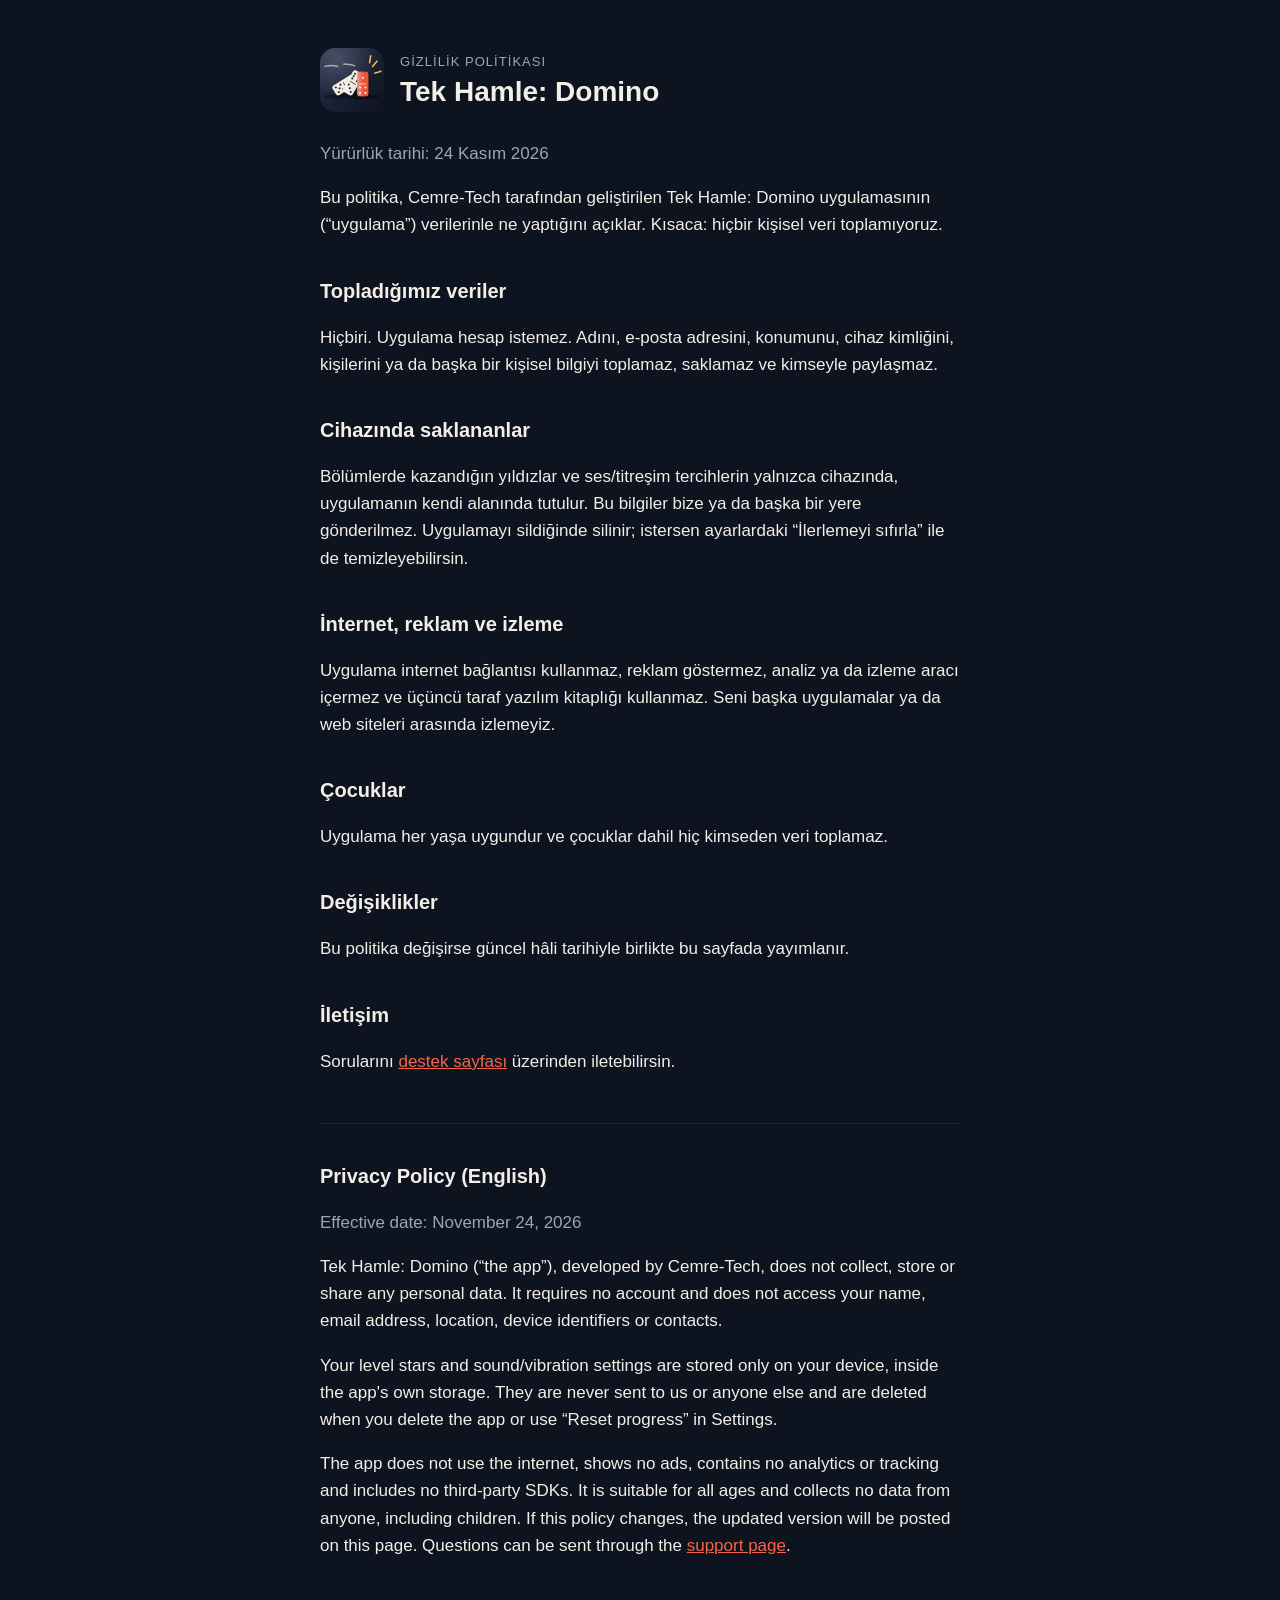
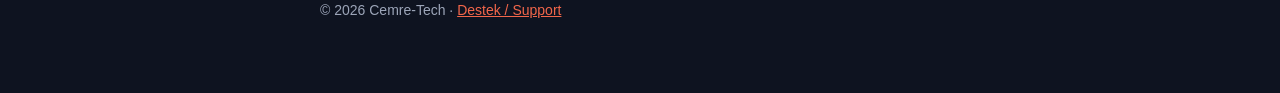
==== privacy.html @ ff280e46 "Add support page and privacy policy for Tek Hamle: Domino" ====
<!doctype html>
<html lang="tr">
<head>
  <meta charset="utf-8">
  <meta name="viewport" content="width=device-width, initial-scale=1">
  <title>Tek Hamle: Domino – Gizlilik Politikası</title>
  <meta name="description" content="Tek Hamle: Domino gizlilik politikası. Uygulama hiçbir kişisel veri toplamaz.">
  <link rel="stylesheet" href="style.css">
  <link rel="icon" href="icon.png">
</head>
<body>
<main>
  <header>
    <img src="icon.png" alt="">
    <div>
      <p class="eyebrow">Gizlilik Politikası</p>
      <h1>Tek Hamle: Domino</h1>
    </div>
  </header>

  <p class="soft">Yürürlük tarihi: 24 Kasım 2026</p>

  <p>Bu politika, Cemre-Tech tarafından geliştirilen Tek Hamle: Domino uygulamasının (“uygulama”) verilerinle ne yaptığını açıklar. Kısaca: hiçbir kişisel veri toplamıyoruz.</p>

  <h2>Topladığımız veriler</h2>
  <p>Hiçbiri. Uygulama hesap istemez. Adını, e-posta adresini, konumunu, cihaz kimliğini, kişilerini ya da başka bir kişisel bilgiyi toplamaz, saklamaz ve kimseyle paylaşmaz.</p>

  <h2>Cihazında saklananlar</h2>
  <p>Bölümlerde kazandığın yıldızlar ve ses/titreşim tercihlerin yalnızca cihazında, uygulamanın kendi alanında tutulur. Bu bilgiler bize ya da başka bir yere gönderilmez. Uygulamayı sildiğinde silinir; istersen ayarlardaki “İlerlemeyi sıfırla” ile de temizleyebilirsin.</p>

  <h2>İnternet, reklam ve izleme</h2>
  <p>Uygulama internet bağlantısı kullanmaz, reklam göstermez, analiz ya da izleme aracı içermez ve üçüncü taraf yazılım kitaplığı kullanmaz. Seni başka uygulamalar ya da web siteleri arasında izlemeyiz.</p>

  <h2>Çocuklar</h2>
  <p>Uygulama her yaşa uygundur ve çocuklar dahil hiç kimseden veri toplamaz.</p>

  <h2>Değişiklikler</h2>
  <p>Bu politika değişirse güncel hâli tarihiyle birlikte bu sayfada yayımlanır.</p>

  <h2>İletişim</h2>
  <p>Sorularını <a href="index.html">destek sayfası</a> üzerinden iletebilirsin.</p>

  <hr>
  <div lang="en">
    <h2>Privacy Policy (English)</h2>
    <p class="soft">Effective date: November 24, 2026</p>
    <p>Tek Hamle: Domino (“the app”), developed by Cemre-Tech, does not collect, store or share any personal data. It requires no account and does not access your name, email address, location, device identifiers or contacts.</p>
    <p>Your level stars and sound/vibration settings are stored only on your device, inside the app's own storage. They are never sent to us or anyone else and are deleted when you delete the app or use “Reset progress” in Settings.</p>
    <p>The app does not use the internet, shows no ads, contains no analytics or tracking and includes no third-party SDKs. It is suitable for all ages and collects no data from anyone, including children. If this policy changes, the updated version will be posted on this page. Questions can be sent through the <a href="index.html">support page</a>.</p>
  </div>

  <footer>© 2026 Cemre-Tech · <a href="index.html">Destek / Support</a></footer>
</main>
</body>
</html>
---- style.css ----
:root {
  --bg: #0e1320;
  --surface: #182033;
  --text: #f3eee6;
  --soft: #9ca5b8;
  --accent: #f2664a;
  --hairline: rgba(255, 255, 255, 0.08);
}
* { box-sizing: border-box; }
body {
  margin: 0;
  background: var(--bg);
  color: var(--text);
  font: 17px/1.6 ui-rounded, -apple-system, BlinkMacSystemFont, "SF Pro Rounded", "Segoe UI", Roboto, sans-serif;
}
main { max-width: 680px; margin: 0 auto; padding: 48px 20px 72px; }
header { display: flex; align-items: center; gap: 16px; margin-bottom: 28px; }
header img { width: 64px; height: 64px; border-radius: 15px; }
h1 { font-size: 28px; line-height: 1.2; margin: 0; }
.eyebrow { color: var(--soft); font-size: 13px; letter-spacing: 0.08em; text-transform: uppercase; margin: 0 0 2px; }
h2 { font-size: 20px; margin: 36px 0 8px; }
p, li { color: var(--text); }
.soft { color: var(--soft); }
a { color: var(--accent); }
section.card { background: var(--surface); border: 1px solid var(--hairline); border-radius: 20px; padding: 4px 22px 18px; margin-top: 24px; }
.button { display: inline-block; background: #e8573a; color: #fff; text-decoration: none; font-weight: 700; padding: 12px 22px; border-radius: 999px; }
hr { border: 0; border-top: 1px solid var(--hairline); margin: 48px 0 8px; }
footer { color: var(--soft); font-size: 14px; margin-top: 40px; }
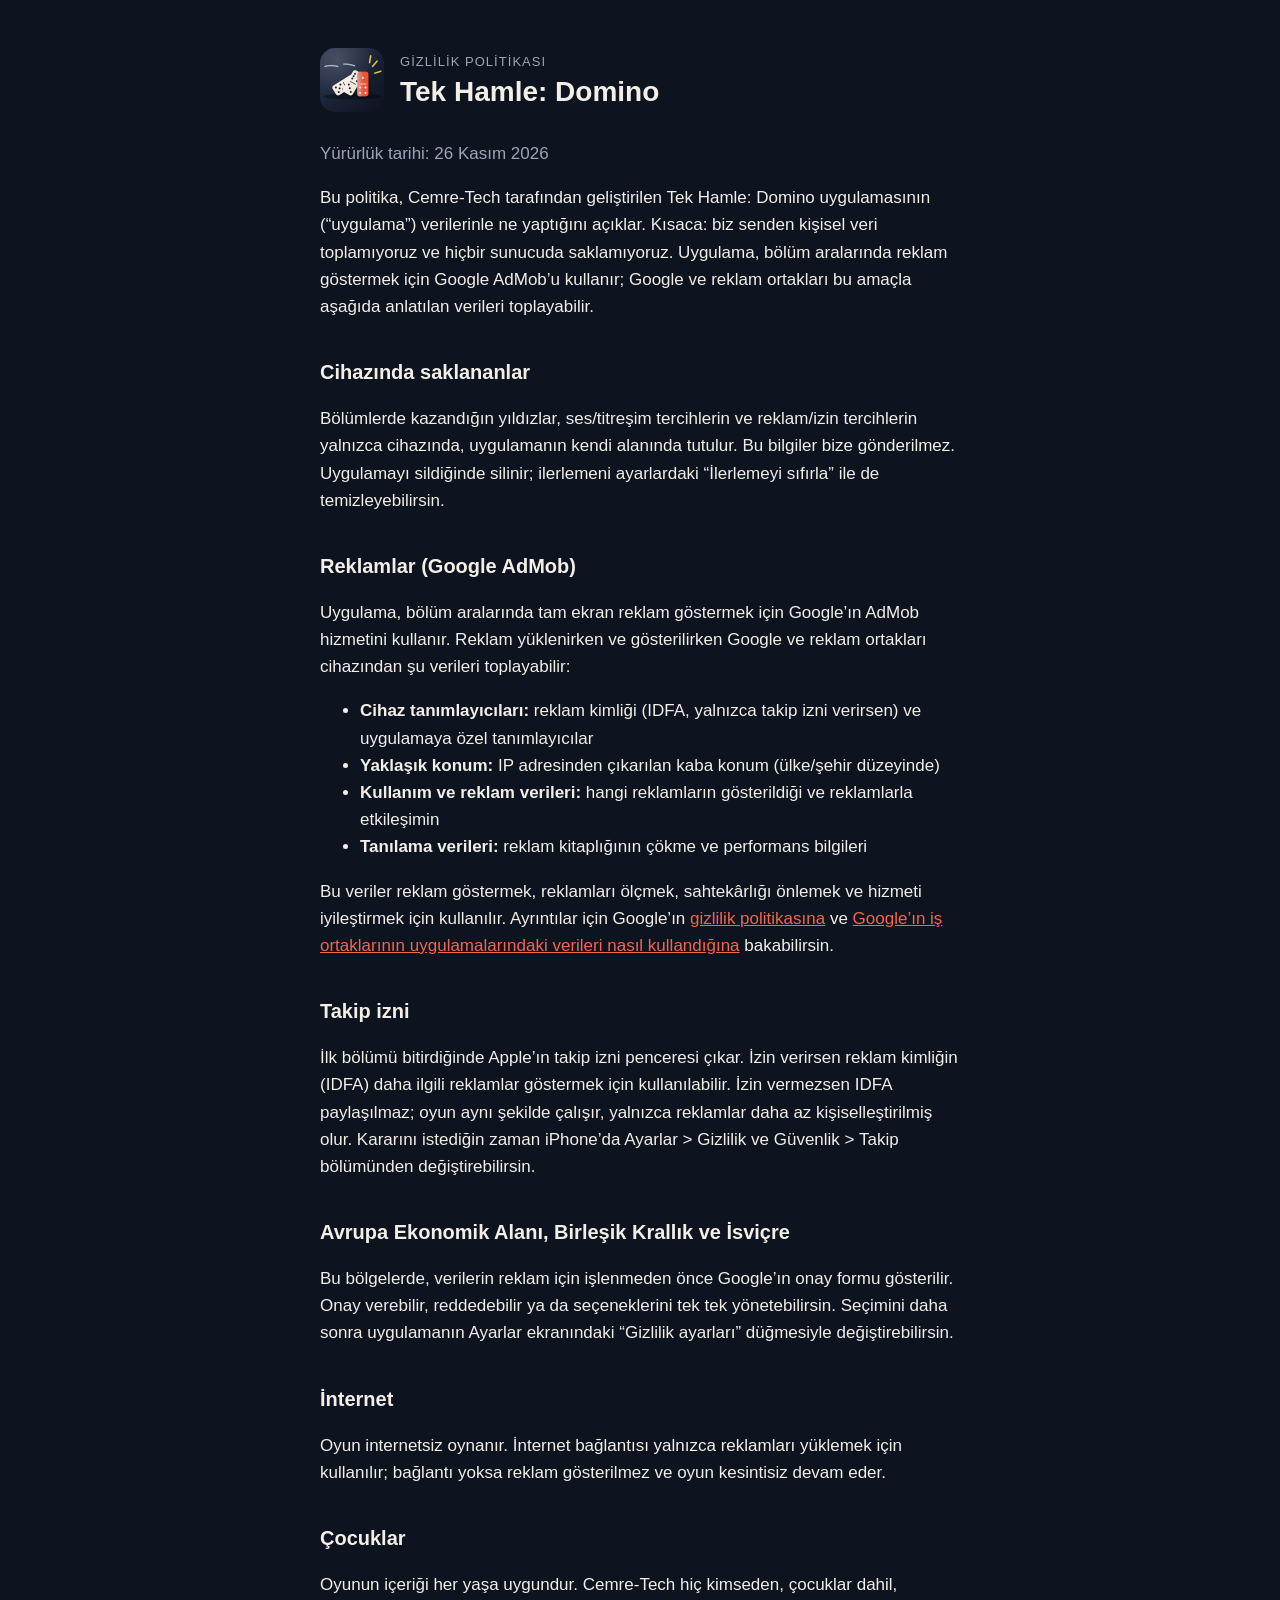
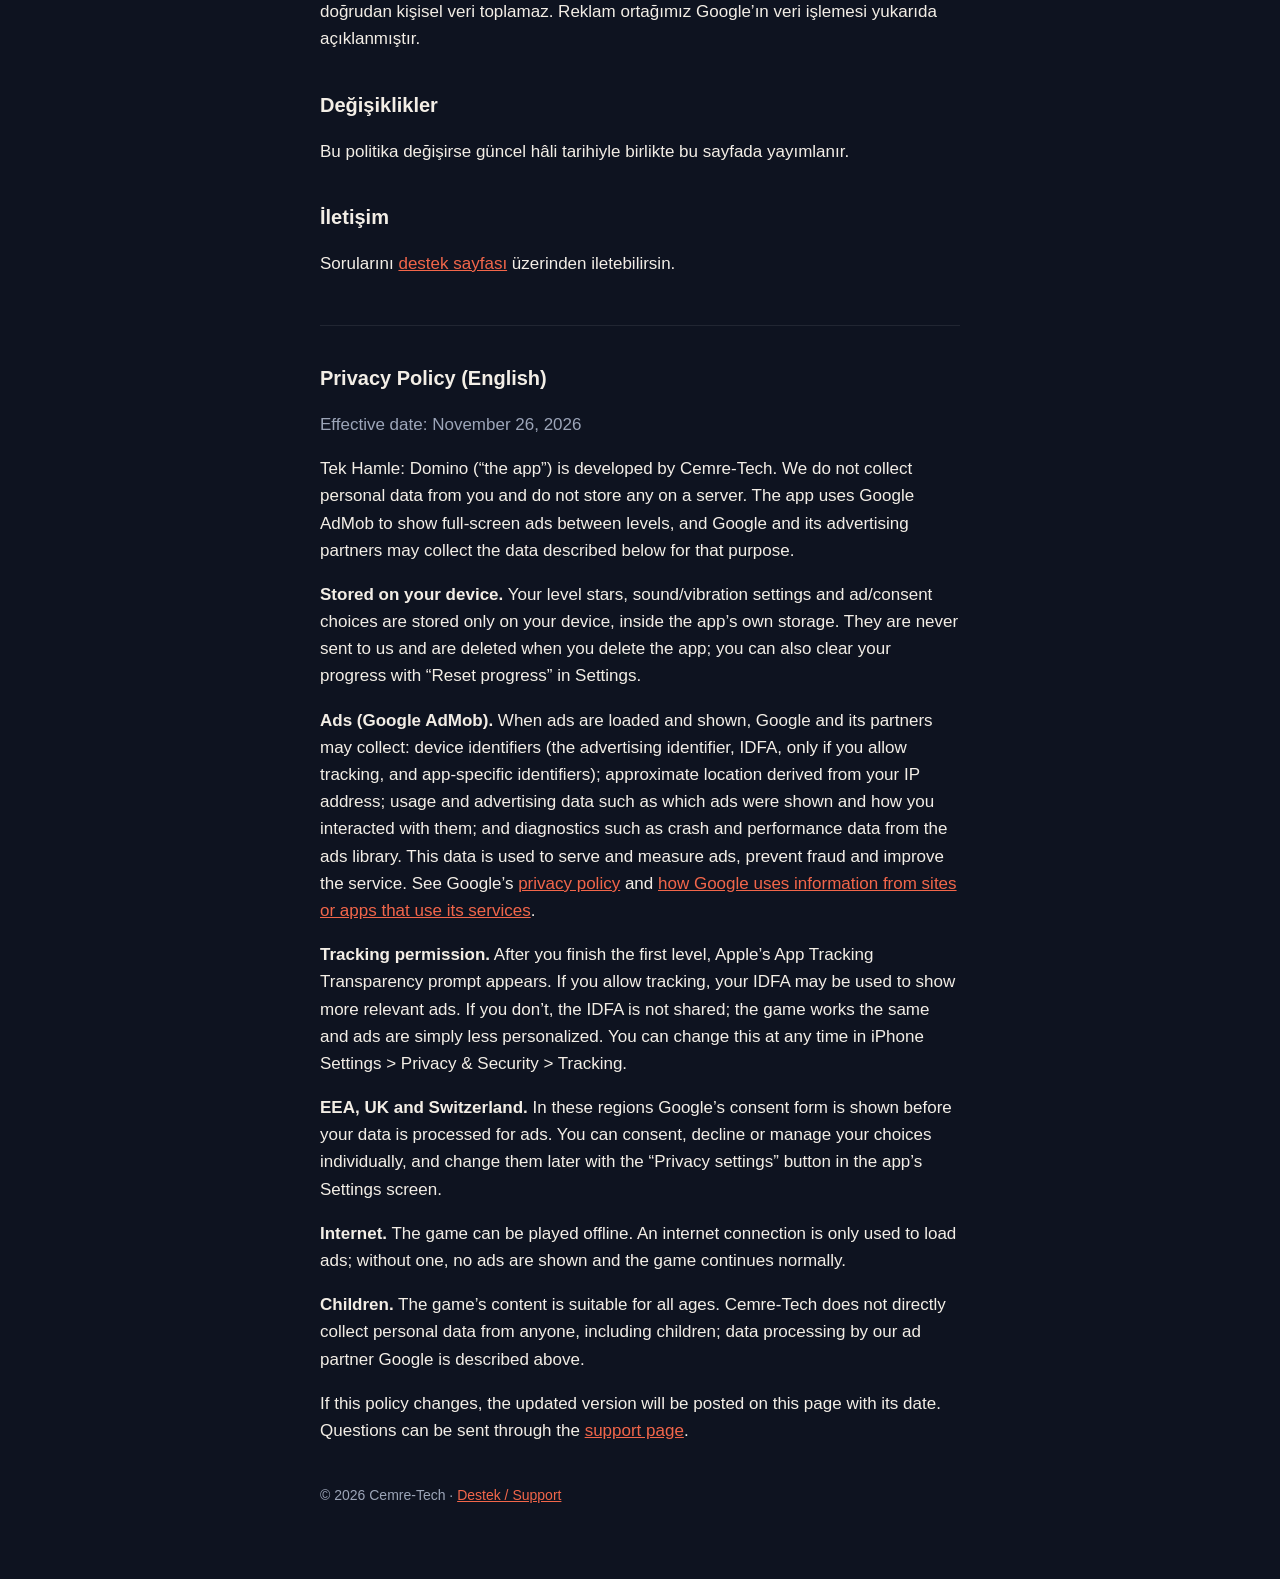
==== commit 73553532: "Gizlilik politikası: AdMob reklamları ve takip iznini açıkla Uygulama 1.0.2 ile Google AdMob geçiş r" ====
--- a/privacy.html
+++ b/privacy.html
@@ -4,7 +4,7 @@
   <meta charset="utf-8">
   <meta name="viewport" content="width=device-width, initial-scale=1">
   <title>Tek Hamle: Domino – Gizlilik Politikası</title>
-  <meta name="description" content="Tek Hamle: Domino gizlilik politikası. Uygulama hiçbir kişisel veri toplamaz.">
+  <meta name="description" content="Tek Hamle: Domino gizlilik politikası. Uygulama reklamlar için Google AdMob kullanır; bu sayfa hangi verilerin neden toplandığını açıklar.">
   <link rel="stylesheet" href="style.css">
   <link rel="icon" href="icon.png">
 </head>
@@ -18,21 +18,34 @@
     </div>
   </header>
 
-  <p class="soft">Yürürlük tarihi: 24 Kasım 2026</p>
+  <p class="soft">Yürürlük tarihi: 26 Kasım 2026</p>
 
-  <p>Bu politika, Cemre-Tech tarafından geliştirilen Tek Hamle: Domino uygulamasının (“uygulama”) verilerinle ne yaptığını açıklar. Kısaca: hiçbir kişisel veri toplamıyoruz.</p>
-
-  <h2>Topladığımız veriler</h2>
-  <p>Hiçbiri. Uygulama hesap istemez. Adını, e-posta adresini, konumunu, cihaz kimliğini, kişilerini ya da başka bir kişisel bilgiyi toplamaz, saklamaz ve kimseyle paylaşmaz.</p>
+  <p>Bu politika, Cemre-Tech tarafından geliştirilen Tek Hamle: Domino uygulamasının (“uygulama”) verilerinle ne yaptığını açıklar. Kısaca: biz senden kişisel veri toplamıyoruz ve hiçbir sunucuda saklamıyoruz. Uygulama, bölüm aralarında reklam göstermek için Google AdMob’u kullanır; Google ve reklam ortakları bu amaçla aşağıda anlatılan verileri toplayabilir.</p>
 
   <h2>Cihazında saklananlar</h2>
-  <p>Bölümlerde kazandığın yıldızlar ve ses/titreşim tercihlerin yalnızca cihazında, uygulamanın kendi alanında tutulur. Bu bilgiler bize ya da başka bir yere gönderilmez. Uygulamayı sildiğinde silinir; istersen ayarlardaki “İlerlemeyi sıfırla” ile de temizleyebilirsin.</p>
+  <p>Bölümlerde kazandığın yıldızlar, ses/titreşim tercihlerin ve reklam/izin tercihlerin yalnızca cihazında, uygulamanın kendi alanında tutulur. Bu bilgiler bize gönderilmez. Uygulamayı sildiğinde silinir; ilerlemeni ayarlardaki “İlerlemeyi sıfırla” ile de temizleyebilirsin.</p>
 
-  <h2>İnternet, reklam ve izleme</h2>
-  <p>Uygulama internet bağlantısı kullanmaz, reklam göstermez, analiz ya da izleme aracı içermez ve üçüncü taraf yazılım kitaplığı kullanmaz. Seni başka uygulamalar ya da web siteleri arasında izlemeyiz.</p>
+  <h2>Reklamlar (Google AdMob)</h2>
+  <p>Uygulama, bölüm aralarında tam ekran reklam göstermek için Google’ın AdMob hizmetini kullanır. Reklam yüklenirken ve gösterilirken Google ve reklam ortakları cihazından şu verileri toplayabilir:</p>
+  <ul>
+    <li><strong>Cihaz tanımlayıcıları:</strong> reklam kimliği (IDFA, yalnızca takip izni verirsen) ve uygulamaya özel tanımlayıcılar</li>
+    <li><strong>Yaklaşık konum:</strong> IP adresinden çıkarılan kaba konum (ülke/şehir düzeyinde)</li>
+    <li><strong>Kullanım ve reklam verileri:</strong> hangi reklamların gösterildiği ve reklamlarla etkileşimin</li>
+    <li><strong>Tanılama verileri:</strong> reklam kitaplığının çökme ve performans bilgileri</li>
+  </ul>
+  <p>Bu veriler reklam göstermek, reklamları ölçmek, sahtekârlığı önlemek ve hizmeti iyileştirmek için kullanılır. Ayrıntılar için Google’ın <a href="https://policies.google.com/privacy">gizlilik politikasına</a> ve <a href="https://policies.google.com/technologies/partner-sites">Google’ın iş ortaklarının uygulamalarındaki verileri nasıl kullandığına</a> bakabilirsin.</p>
+
+  <h2>Takip izni</h2>
+  <p>İlk bölümü bitirdiğinde Apple’ın takip izni penceresi çıkar. İzin verirsen reklam kimliğin (IDFA) daha ilgili reklamlar göstermek için kullanılabilir. İzin vermezsen IDFA paylaşılmaz; oyun aynı şekilde çalışır, yalnızca reklamlar daha az kişiselleştirilmiş olur. Kararını istediğin zaman iPhone’da Ayarlar &gt; Gizlilik ve Güvenlik &gt; Takip bölümünden değiştirebilirsin.</p>
+
+  <h2>Avrupa Ekonomik Alanı, Birleşik Krallık ve İsviçre</h2>
+  <p>Bu bölgelerde, verilerin reklam için işlenmeden önce Google’ın onay formu gösterilir. Onay verebilir, reddedebilir ya da seçeneklerini tek tek yönetebilirsin. Seçimini daha sonra uygulamanın Ayarlar ekranındaki “Gizlilik ayarları” düğmesiyle değiştirebilirsin.</p>
+
+  <h2>İnternet</h2>
+  <p>Oyun internetsiz oynanır. İnternet bağlantısı yalnızca reklamları yüklemek için kullanılır; bağlantı yoksa reklam gösterilmez ve oyun kesintisiz devam eder.</p>
 
   <h2>Çocuklar</h2>
-  <p>Uygulama her yaşa uygundur ve çocuklar dahil hiç kimseden veri toplamaz.</p>
+  <p>Oyunun içeriği her yaşa uygundur. Cemre-Tech hiç kimseden, çocuklar dahil, doğrudan kişisel veri toplamaz. Reklam ortağımız Google’ın veri işlemesi yukarıda açıklanmıştır.</p>
 
   <h2>Değişiklikler</h2>
   <p>Bu politika değişirse güncel hâli tarihiyle birlikte bu sayfada yayımlanır.</p>
@@ -43,10 +56,15 @@
   <hr>
   <div lang="en">
     <h2>Privacy Policy (English)</h2>
-    <p class="soft">Effective date: November 24, 2026</p>
-    <p>Tek Hamle: Domino (“the app”), developed by Cemre-Tech, does not collect, store or share any personal data. It requires no account and does not access your name, email address, location, device identifiers or contacts.</p>
-    <p>Your level stars and sound/vibration settings are stored only on your device, inside the app's own storage. They are never sent to us or anyone else and are deleted when you delete the app or use “Reset progress” in Settings.</p>
-    <p>The app does not use the internet, shows no ads, contains no analytics or tracking and includes no third-party SDKs. It is suitable for all ages and collects no data from anyone, including children. If this policy changes, the updated version will be posted on this page. Questions can be sent through the <a href="index.html">support page</a>.</p>
+    <p class="soft">Effective date: November 26, 2026</p>
+    <p>Tek Hamle: Domino (“the app”) is developed by Cemre-Tech. We do not collect personal data from you and do not store any on a server. The app uses Google AdMob to show full-screen ads between levels, and Google and its advertising partners may collect the data described below for that purpose.</p>
+    <p><strong>Stored on your device.</strong> Your level stars, sound/vibration settings and ad/consent choices are stored only on your device, inside the app’s own storage. They are never sent to us and are deleted when you delete the app; you can also clear your progress with “Reset progress” in Settings.</p>
+    <p><strong>Ads (Google AdMob).</strong> When ads are loaded and shown, Google and its partners may collect: device identifiers (the advertising identifier, IDFA, only if you allow tracking, and app-specific identifiers); approximate location derived from your IP address; usage and advertising data such as which ads were shown and how you interacted with them; and diagnostics such as crash and performance data from the ads library. This data is used to serve and measure ads, prevent fraud and improve the service. See Google’s <a href="https://policies.google.com/privacy">privacy policy</a> and <a href="https://policies.google.com/technologies/partner-sites">how Google uses information from sites or apps that use its services</a>.</p>
+    <p><strong>Tracking permission.</strong> After you finish the first level, Apple’s App Tracking Transparency prompt appears. If you allow tracking, your IDFA may be used to show more relevant ads. If you don’t, the IDFA is not shared; the game works the same and ads are simply less personalized. You can change this at any time in iPhone Settings &gt; Privacy &amp; Security &gt; Tracking.</p>
+    <p><strong>EEA, UK and Switzerland.</strong> In these regions Google’s consent form is shown before your data is processed for ads. You can consent, decline or manage your choices individually, and change them later with the “Privacy settings” button in the app’s Settings screen.</p>
+    <p><strong>Internet.</strong> The game can be played offline. An internet connection is only used to load ads; without one, no ads are shown and the game continues normally.</p>
+    <p><strong>Children.</strong> The game’s content is suitable for all ages. Cemre-Tech does not directly collect personal data from anyone, including children; data processing by our ad partner Google is described above.</p>
+    <p>If this policy changes, the updated version will be posted on this page with its date. Questions can be sent through the <a href="index.html">support page</a>.</p>
   </div>
 
   <footer>© 2026 Cemre-Tech · <a href="index.html">Destek / Support</a></footer>
